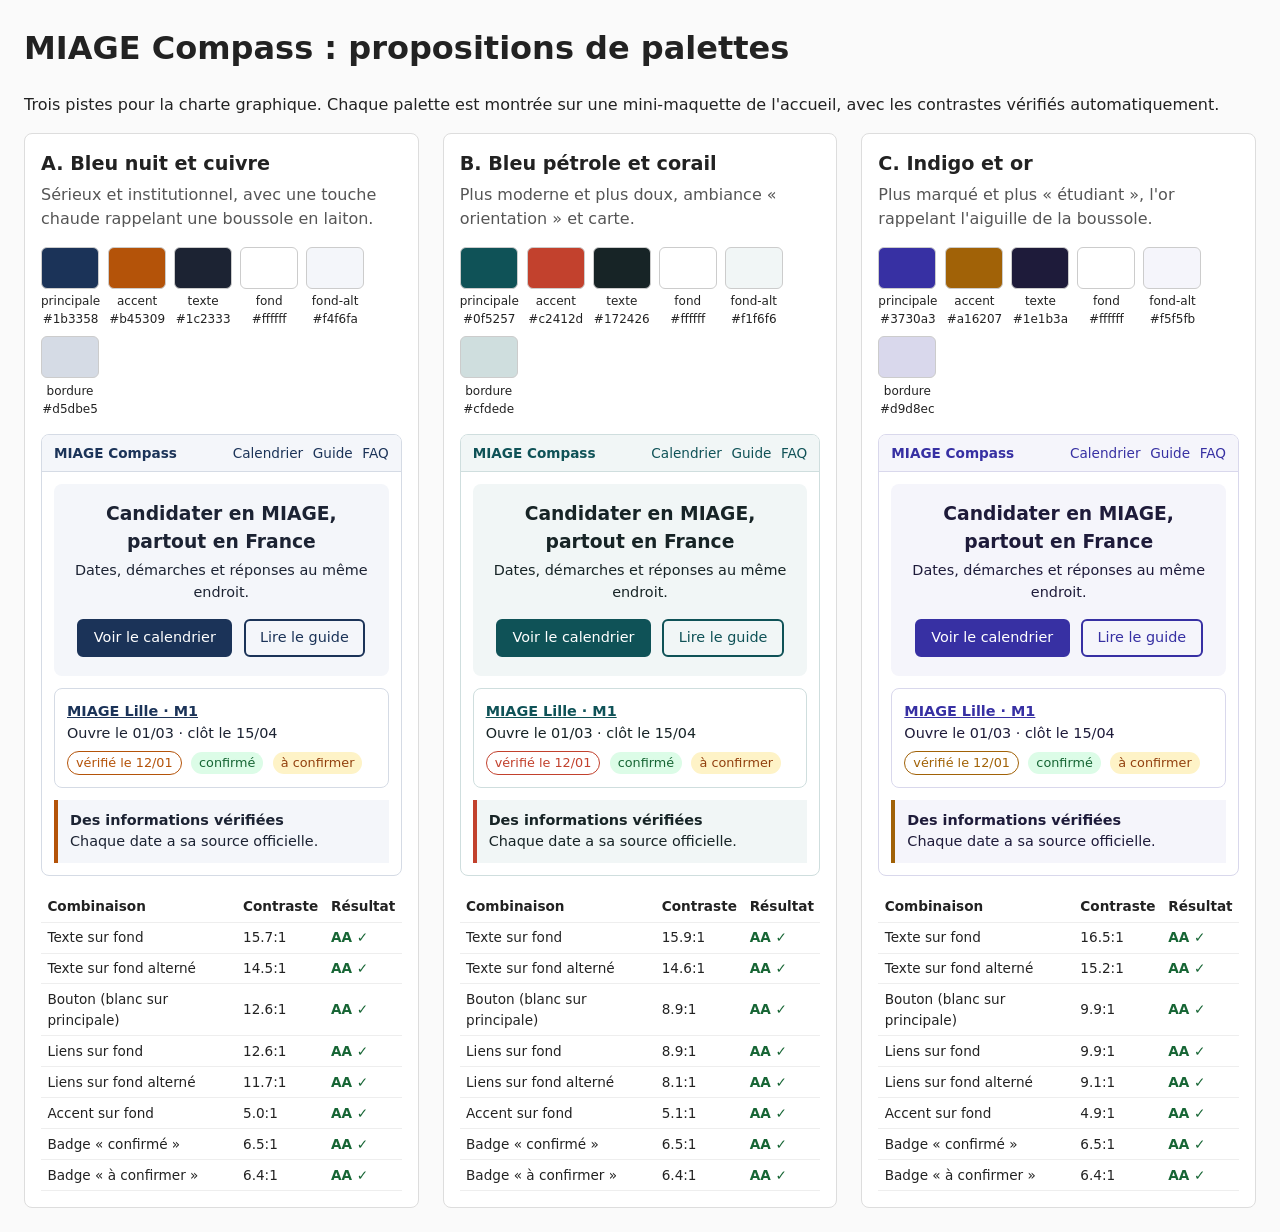
==== docs/charte-demo.html @ d7f74c72 "Page de démonstration de 3 palettes avec contrôle des contrastes Co-Authored-By: Claude Opus 5.5 <no" ====
<!DOCTYPE html>
<html lang="fr">
<head>
  <meta charset="UTF-8">
  <meta name="viewport" content="width=device-width, initial-scale=1.0">
  <title>Propositions de palettes | MIAGE Compass</title>
  <!--
    Page de travail (pas une page du site) : compare 3 palettes possibles
    pour la charte graphique. Les contrastes sont calculés automatiquement
    (règle WCAG : 4,5:1 minimum pour du texte normal, niveau AA).
  -->
  <style>
    body {
      margin: 0;
      padding: 1.5rem;
      font-family: system-ui, -apple-system, "Segoe UI", Roboto, Arial, sans-serif;
      line-height: 1.5;
      color: #222;
      background: #fafafa;
    }

    h1 { margin-top: 0; }

    .palettes {
      display: grid;
      grid-template-columns: repeat(auto-fit, minmax(320px, 1fr));
      gap: 1.5rem;
    }

    .palette {
      padding: 1rem;
      border: 1px solid #ddd;
      border-radius: 8px;
      background: #fff;
    }

    .palette h2 { margin: 0 0 0.25rem; font-size: 1.2rem; }
    .palette > p { margin: 0 0 1rem; color: #555; }

    .pastilles {
      display: flex;
      flex-wrap: wrap;
      gap: 0.5rem;
      margin-bottom: 1rem;
    }

    .pastille { font-size: 0.75rem; text-align: center; }

    .pastille span {
      display: block;
      width: 56px;
      height: 40px;
      margin-bottom: 0.2rem;
      border: 1px solid #ccc;
      border-radius: 6px;
    }

    /* Mini-maquette, colorée par les variables de chaque palette */
    .maquette {
      overflow: hidden;
      border: 1px solid var(--bordure);
      border-radius: 8px;
      color: var(--texte);
      background: var(--fond);
    }

    .m-entete {
      display: flex;
      justify-content: space-between;
      align-items: center;
      padding: 0.5rem 0.75rem;
      border-bottom: 1px solid var(--bordure);
      background: var(--fond-alt);
      font-size: 0.85rem;
    }

    .m-entete strong { color: var(--principale); }
    .m-entete a { margin-left: 0.6rem; color: var(--principale); text-decoration: none; }

    .m-hero {
      margin: 0.75rem;
      padding: 1rem;
      border-radius: 8px;
      background: var(--fond-alt);
      text-align: center;
    }

    .m-hero h3 { margin: 0 0 0.25rem; }
    .m-hero p { margin: 0 0 0.75rem; font-size: 0.9rem; }

    .m-btn {
      display: inline-block;
      margin: 0.2rem;
      padding: 0.4rem 0.9rem;
      border: 2px solid var(--principale);
      border-radius: 6px;
      background: var(--principale);
      color: #fff;
      font-size: 0.9rem;
    }

    .m-btn.secondaire { background: transparent; color: var(--principale); }

    .m-carte {
      margin: 0 0.75rem 0.75rem;
      padding: 0.75rem;
      border: 1px solid var(--bordure);
      border-radius: 8px;
      font-size: 0.9rem;
    }

    .m-carte a { color: var(--principale); font-weight: bold; }

    .m-badges { margin-top: 0.4rem; }

    .m-badge {
      display: inline-block;
      margin-right: 0.3rem;
      padding: 0.1rem 0.5rem;
      border-radius: 999px;
      font-size: 0.8rem;
    }

    .m-badge.verifie { border: 1px solid var(--accent); color: var(--accent); }
    .m-badge.confirme { background: var(--confirme-fond); color: var(--confirme); }
    .m-badge.a-confirmer { background: var(--a-confirmer-fond); color: var(--a-confirmer); }

    .m-bandeau {
      margin: 0 0.75rem 0.75rem;
      padding: 0.6rem 0.75rem;
      border-left: 4px solid var(--accent);
      background: var(--fond-alt);
      font-size: 0.9rem;
    }

    table { width: 100%; margin-top: 1rem; border-collapse: collapse; font-size: 0.85rem; }
    th, td { padding: 0.3rem 0.4rem; border-bottom: 1px solid #eee; text-align: left; }
    .ok { color: #166534; font-weight: bold; }
    .ko { color: #b91c1c; font-weight: bold; }
  </style>
</head>
<body>
  <h1>MIAGE Compass : propositions de palettes</h1>
  <p>Trois pistes pour la charte graphique. Chaque palette est montrée sur une mini-maquette de l'accueil, avec les contrastes vérifiés automatiquement.</p>

  <div class="palettes" id="palettes"></div>

  <script>
    // Les 3 palettes proposées
    const palettes = [
      {
        nom: "A. Bleu nuit et cuivre",
        idee: "Sérieux et institutionnel, avec une touche chaude rappelant une boussole en laiton.",
        couleurs: {
          principale: "#1b3358", accent: "#b45309", texte: "#1c2333",
          fond: "#ffffff", "fond-alt": "#f4f6fa", bordure: "#d5dbe5"
        }
      },
      {
        nom: "B. Bleu pétrole et corail",
        idee: "Plus moderne et plus doux, ambiance « orientation » et carte.",
        couleurs: {
          principale: "#0f5257", accent: "#c2412d", texte: "#172426",
          fond: "#ffffff", "fond-alt": "#f1f6f6", bordure: "#cfdede"
        }
      },
      {
        nom: "C. Indigo et or",
        idee: "Plus marqué et plus « étudiant », l'or rappelant l'aiguille de la boussole.",
        couleurs: {
          principale: "#3730a3", accent: "#a16207", texte: "#1e1b3a",
          fond: "#ffffff", "fond-alt": "#f5f5fb", bordure: "#d9d8ec"
        }
      }
    ];

    // Couleurs de statut, communes aux 3 palettes
    const statuts = {
      confirme: "#166534", "confirme-fond": "#dcfce7",
      "a-confirmer": "#92400e", "a-confirmer-fond": "#fef3c7"
    };

    // Calcul du contraste WCAG entre deux couleurs
    function luminance(hex) {
      const rgb = [1, 3, 5].map((i) => parseInt(hex.slice(i, i + 2), 16) / 255);
      const lin = rgb.map((c) => (c <= 0.03928 ? c / 12.92 : ((c + 0.055) / 1.055) ** 2.4));
      return 0.2126 * lin[0] + 0.7152 * lin[1] + 0.0722 * lin[2];
    }

    function contraste(a, b) {
      const [l1, l2] = [luminance(a), luminance(b)].sort((x, y) => y - x);
      return (l1 + 0.05) / (l2 + 0.05);
    }

    const conteneur = document.querySelector("#palettes");

    for (const p of palettes) {
      const c = { ...p.couleurs, ...statuts };

      const tests = [
        ["Texte sur fond", c.texte, c.fond],
        ["Texte sur fond alterné", c.texte, c["fond-alt"]],
        ["Bouton (blanc sur principale)", "#ffffff", c.principale],
        ["Liens sur fond", c.principale, c.fond],
        ["Liens sur fond alterné", c.principale, c["fond-alt"]],
        ["Accent sur fond", c.accent, c.fond],
        ["Badge « confirmé »", c.confirme, c["confirme-fond"]],
        ["Badge « à confirmer »", c["a-confirmer"], c["a-confirmer-fond"]]
      ];

      const lignes = tests.map(([nom, a, b]) => {
        const r = contraste(a, b);
        const ok = r >= 4.5;
        return `<tr><td>${nom}</td><td>${r.toFixed(1)}:1</td>` +
          `<td class="${ok ? "ok" : "ko"}">${ok ? "AA ✓" : "insuffisant"}</td></tr>`;
      }).join("");

      const pastilles = Object.entries(p.couleurs).map(([nom, val]) =>
        `<div class="pastille"><span style="background:${val}"></span>${nom}<br>${val}</div>`
      ).join("");

      const variables = Object.entries(c).map(([nom, val]) => `--${nom}:${val}`).join(";");

      const bloc = document.createElement("section");
      bloc.className = "palette";
      bloc.innerHTML = `
        <h2>${p.nom}</h2>
        <p>${p.idee}</p>
        <div class="pastilles">${pastilles}</div>
        <div class="maquette" style="${variables}">
          <div class="m-entete">
            <strong>MIAGE Compass</strong>
            <span><a href="#">Calendrier</a><a href="#">Guide</a><a href="#">FAQ</a></span>
          </div>
          <div class="m-hero">
            <h3>Candidater en MIAGE, partout en France</h3>
            <p>Dates, démarches et réponses au même endroit.</p>
            <span class="m-btn">Voir le calendrier</span>
            <span class="m-btn secondaire">Lire le guide</span>
          </div>
          <div class="m-carte">
            <a href="#">MIAGE Lille · M1</a><br>
            Ouvre le 01/03 · clôt le 15/04
            <div class="m-badges">
              <span class="m-badge verifie">vérifié le 12/01</span>
              <span class="m-badge confirme">confirmé</span>
              <span class="m-badge a-confirmer">à confirmer</span>
            </div>
          </div>
          <div class="m-bandeau"><strong>Des informations vérifiées</strong><br>Chaque date a sa source officielle.</div>
        </div>
        <table>
          <thead><tr><th>Combinaison</th><th>Contraste</th><th>Résultat</th></tr></thead>
          <tbody>${lignes}</tbody>
        </table>`;
      conteneur.appendChild(bloc);
    }
  </script>
</body>
</html>
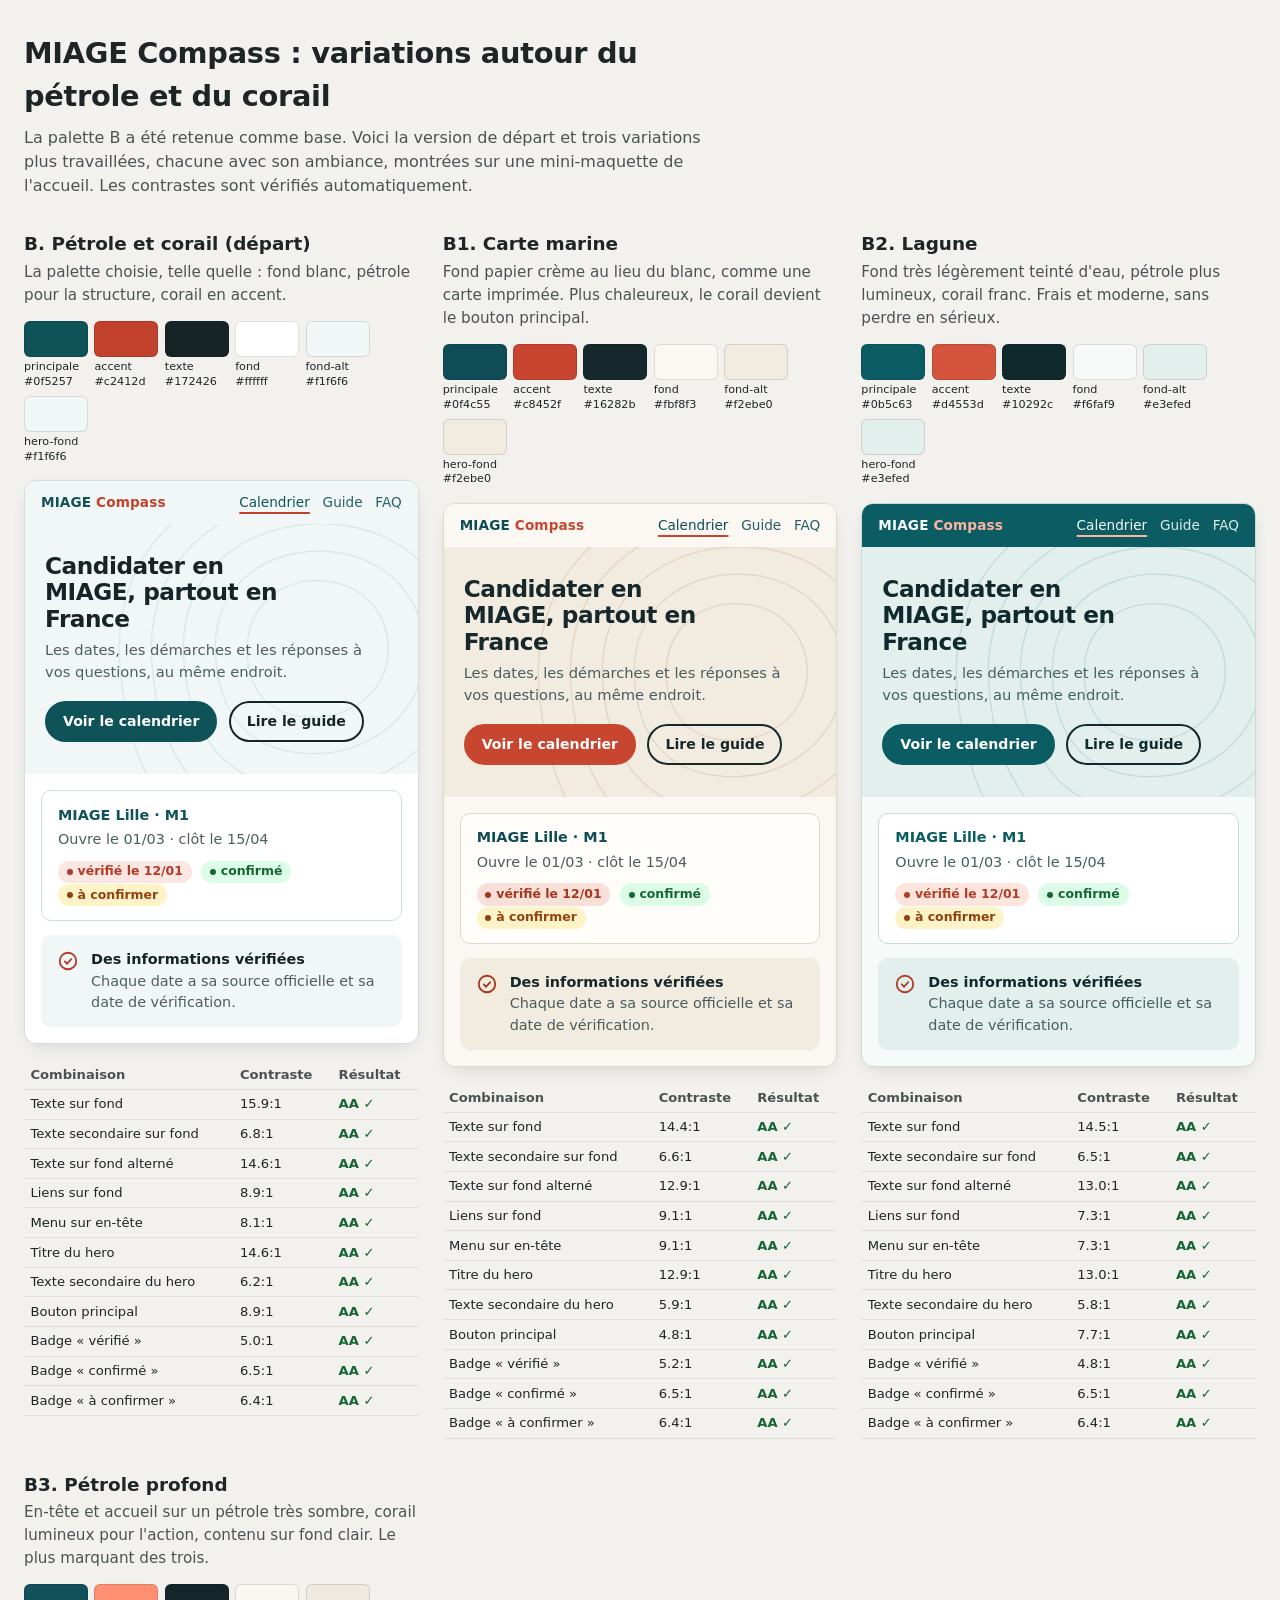
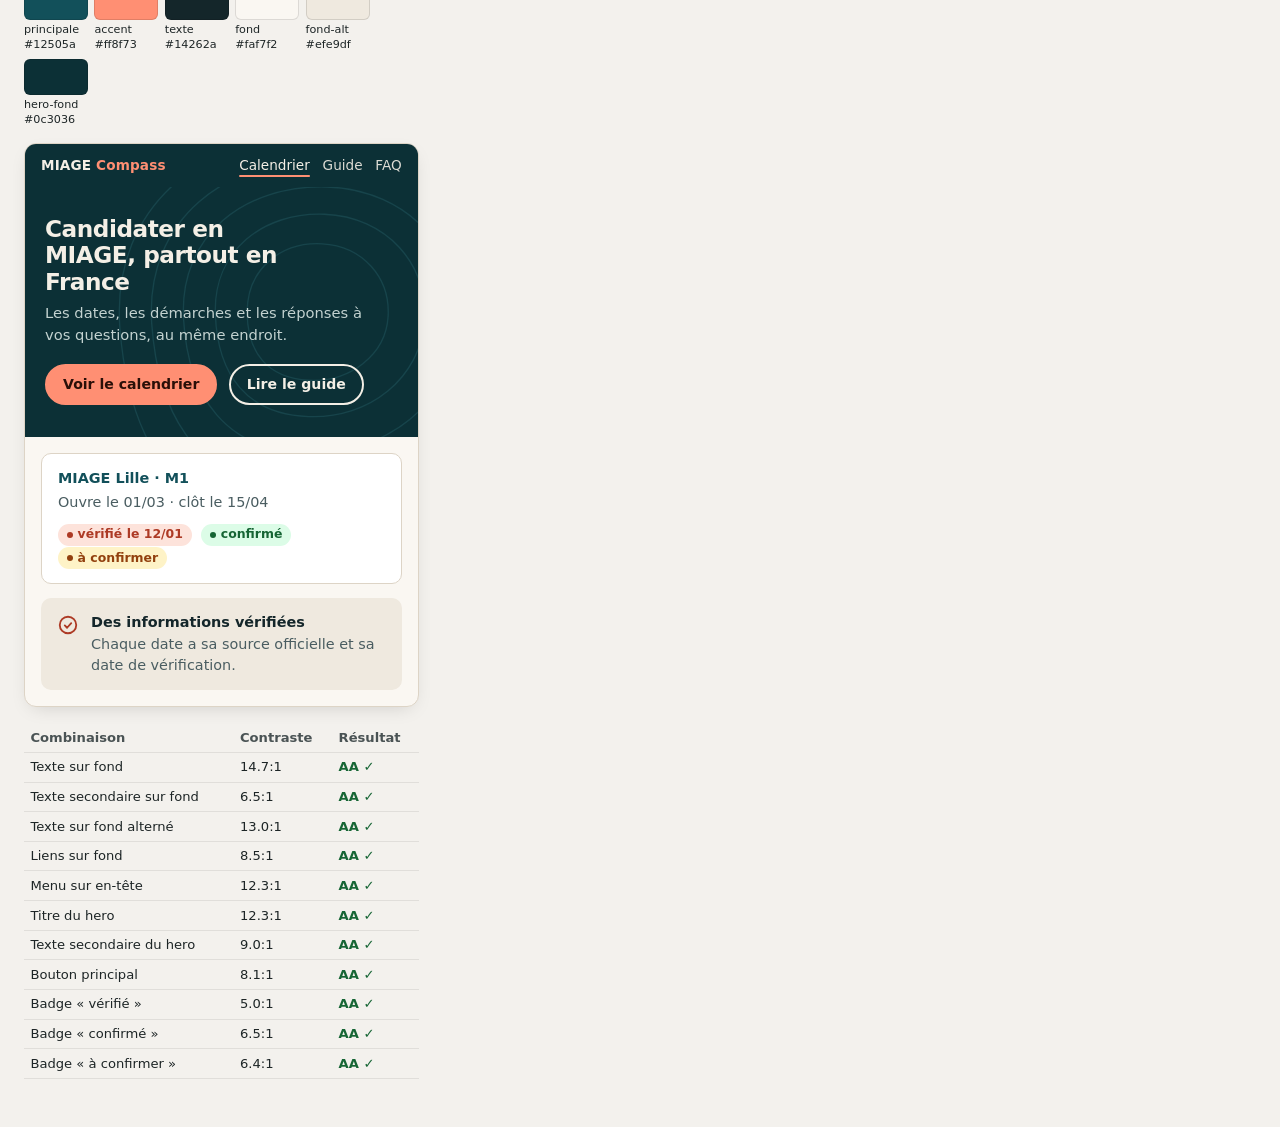
==== commit 4742673e: "Variations de la palette pétrole et corail sur la page de démonstration Co-Authored-By: Claude Opus " ====
--- a/docs/charte-demo.html
+++ b/docs/charte-demo.html
@@ -5,180 +5,267 @@
   <meta name="viewport" content="width=device-width, initial-scale=1.0">
   <title>Propositions de palettes | MIAGE Compass</title>
   <!--
-    Page de travail (pas une page du site) : compare 3 palettes possibles
+    Page de travail (pas une page du site) : compare des palettes possibles
     pour la charte graphique. Les contrastes sont calculés automatiquement
     (règle WCAG : 4,5:1 minimum pour du texte normal, niveau AA).
+    Pour modifier une palette, il suffit de changer ses couleurs dans le
+    tableau "palettes" du script en bas de page.
   -->
   <style>
     body {
       margin: 0;
-      padding: 1.5rem;
+      padding: 2rem 1.5rem 3rem;
       font-family: system-ui, -apple-system, "Segoe UI", Roboto, Arial, sans-serif;
       line-height: 1.5;
-      color: #222;
-      background: #fafafa;
-    }
-
-    h1 { margin-top: 0; }
+      color: #1d2526;
+      background: #f3f1ed;
+    }
+
+    .intro { max-width: 70ch; margin-bottom: 2rem; }
+    .intro h1 { margin: 0 0 0.5rem; font-size: 1.8rem; letter-spacing: -0.01em; }
+    .intro p { margin: 0; color: #4a5354; }
 
     .palettes {
       display: grid;
-      grid-template-columns: repeat(auto-fit, minmax(320px, 1fr));
-      gap: 1.5rem;
-    }
-
-    .palette {
-      padding: 1rem;
-      border: 1px solid #ddd;
-      border-radius: 8px;
-      background: #fff;
-    }
-
-    .palette h2 { margin: 0 0 0.25rem; font-size: 1.2rem; }
-    .palette > p { margin: 0 0 1rem; color: #555; }
+      grid-template-columns: repeat(auto-fit, minmax(340px, 1fr));
+      gap: 2rem 1.5rem;
+    }
+
+    .palette h2 { margin: 0 0 0.2rem; font-size: 1.15rem; }
+    .palette > p { margin: 0 0 0.9rem; color: #4a5354; font-size: 0.95rem; }
 
     .pastilles {
       display: flex;
       flex-wrap: wrap;
-      gap: 0.5rem;
+      gap: 0.4rem;
       margin-bottom: 1rem;
     }
 
-    .pastille { font-size: 0.75rem; text-align: center; }
+    .pastille { width: 64px; font-size: 0.7rem; line-height: 1.3; }
 
     .pastille span {
       display: block;
-      width: 56px;
-      height: 40px;
+      height: 34px;
       margin-bottom: 0.2rem;
-      border: 1px solid #ccc;
+      border: 1px solid rgb(0 0 0 / 0.12);
       border-radius: 6px;
     }
 
-    /* Mini-maquette, colorée par les variables de chaque palette */
+    /* ---- Mini-maquette, colorée par les variables de chaque palette ---- */
     .maquette {
       overflow: hidden;
       border: 1px solid var(--bordure);
-      border-radius: 8px;
+      border-radius: 12px;
       color: var(--texte);
       background: var(--fond);
+      box-shadow: 0 6px 20px -8px rgb(0 0 0 / 0.18);
     }
 
     .m-entete {
       display: flex;
       justify-content: space-between;
       align-items: center;
-      padding: 0.5rem 0.75rem;
-      border-bottom: 1px solid var(--bordure);
-      background: var(--fond-alt);
+      padding: 0.7rem 1rem;
+      background: var(--entete-fond);
+      color: var(--entete-texte);
       font-size: 0.85rem;
     }
 
-    .m-entete strong { color: var(--principale); }
-    .m-entete a { margin-left: 0.6rem; color: var(--principale); text-decoration: none; }
+    .m-marque { font-weight: 700; letter-spacing: 0.01em; }
+    .m-marque b { color: var(--entete-accent); font-weight: 700; }
+
+    .m-entete nav a {
+      margin-left: 0.8rem;
+      color: inherit;
+      text-decoration: none;
+      opacity: 0.9;
+    }
+
+    .m-entete nav a.actif {
+      text-decoration: underline;
+      text-decoration-color: var(--entete-accent);
+      text-decoration-thickness: 2px;
+      text-underline-offset: 5px;
+      opacity: 1;
+    }
 
     .m-hero {
-      margin: 0.75rem;
-      padding: 1rem;
-      border-radius: 8px;
-      background: var(--fond-alt);
-      text-align: center;
-    }
-
-    .m-hero h3 { margin: 0 0 0.25rem; }
-    .m-hero p { margin: 0 0 0.75rem; font-size: 0.9rem; }
+      position: relative;
+      overflow: hidden;
+      padding: 1.8rem 1.25rem 1.6rem;
+      background: var(--hero-fond);
+      color: var(--hero-texte);
+    }
+
+    /* Lignes de niveau façon carte topographique, en fond du hero */
+    .m-hero svg {
+      position: absolute;
+      inset: 0;
+      width: 100%;
+      height: 100%;
+      color: var(--motif);
+      pointer-events: none;
+    }
+
+    .m-hero > *:not(svg) { position: relative; }
+    .m-hero h3 { margin: 0 0 0.4rem; font-size: 1.45rem; line-height: 1.15; letter-spacing: -0.02em; max-width: 16ch; }
+    .m-hero p { margin: 0 0 1.1rem; font-size: 0.92rem; max-width: 34ch; color: var(--hero-texte-doux); }
 
     .m-btn {
       display: inline-block;
-      margin: 0.2rem;
-      padding: 0.4rem 0.9rem;
-      border: 2px solid var(--principale);
-      border-radius: 6px;
-      background: var(--principale);
-      color: #fff;
+      margin: 0 0.4rem 0.4rem 0;
+      padding: 0.5rem 1rem;
+      border: 2px solid var(--bouton-fond);
+      border-radius: 999px;
+      background: var(--bouton-fond);
+      color: var(--bouton-texte);
+      font-size: 0.88rem;
+      font-weight: 600;
+    }
+
+    .m-btn.secondaire {
+      border-color: currentColor;
+      background: transparent;
+      color: var(--hero-texte);
+    }
+
+    .m-corps { padding: 1rem; }
+
+    .m-carte {
+      margin-bottom: 0.9rem;
+      padding: 0.85rem 1rem;
+      border: 1px solid var(--bordure);
+      border-radius: 10px;
+      background: var(--carte-fond);
       font-size: 0.9rem;
     }
 
-    .m-btn.secondaire { background: transparent; color: var(--principale); }
-
-    .m-carte {
-      margin: 0 0.75rem 0.75rem;
-      padding: 0.75rem;
-      border: 1px solid var(--bordure);
-      border-radius: 8px;
-      font-size: 0.9rem;
-    }
-
-    .m-carte a { color: var(--principale); font-weight: bold; }
-
-    .m-badges { margin-top: 0.4rem; }
+    .m-carte-titre { display: flex; justify-content: space-between; gap: 0.5rem; }
+    .m-carte-titre a { color: var(--principale); font-weight: 700; text-decoration: none; }
+    .m-carte-dates { margin: 0.2rem 0 0.55rem; color: var(--texte-doux); font-variant-numeric: tabular-nums; }
 
     .m-badge {
-      display: inline-block;
+      display: inline-flex;
+      align-items: center;
+      gap: 0.3rem;
       margin-right: 0.3rem;
-      padding: 0.1rem 0.5rem;
+      padding: 0.12rem 0.55rem;
       border-radius: 999px;
-      font-size: 0.8rem;
-    }
-
-    .m-badge.verifie { border: 1px solid var(--accent); color: var(--accent); }
+      font-size: 0.78rem;
+      font-weight: 600;
+    }
+
+    .m-badge::before {
+      content: "";
+      width: 6px;
+      height: 6px;
+      border-radius: 50%;
+      background: currentColor;
+    }
+
+    .m-badge.verifie { background: var(--accent-doux); color: var(--accent-texte); }
     .m-badge.confirme { background: var(--confirme-fond); color: var(--confirme); }
     .m-badge.a-confirmer { background: var(--a-confirmer-fond); color: var(--a-confirmer); }
 
     .m-bandeau {
-      margin: 0 0.75rem 0.75rem;
-      padding: 0.6rem 0.75rem;
-      border-left: 4px solid var(--accent);
+      display: flex;
+      gap: 0.75rem;
+      align-items: flex-start;
+      padding: 0.85rem 1rem;
+      border-radius: 10px;
       background: var(--fond-alt);
       font-size: 0.9rem;
     }
 
-    table { width: 100%; margin-top: 1rem; border-collapse: collapse; font-size: 0.85rem; }
-    th, td { padding: 0.3rem 0.4rem; border-bottom: 1px solid #eee; text-align: left; }
-    .ok { color: #166534; font-weight: bold; }
-    .ko { color: #b91c1c; font-weight: bold; }
+    .m-bandeau svg { flex: none; width: 22px; height: 22px; margin-top: 0.1rem; color: var(--accent-texte); }
+    .m-bandeau strong { display: block; color: var(--texte); }
+    .m-bandeau span { color: var(--texte-doux); }
+
+    table { width: 100%; margin-top: 1rem; border-collapse: collapse; font-size: 0.82rem; font-variant-numeric: tabular-nums; }
+    th, td { padding: 0.28rem 0.4rem; border-bottom: 1px solid rgb(0 0 0 / 0.08); text-align: left; }
+    th { color: #4a5354; font-weight: 600; }
+    .ok { color: #166534; font-weight: 700; }
+    .ko { color: #b91c1c; font-weight: 700; }
   </style>
 </head>
 <body>
-  <h1>MIAGE Compass : propositions de palettes</h1>
-  <p>Trois pistes pour la charte graphique. Chaque palette est montrée sur une mini-maquette de l'accueil, avec les contrastes vérifiés automatiquement.</p>
+  <div class="intro">
+    <h1>MIAGE Compass : variations autour du pétrole et du corail</h1>
+    <p>La palette B a été retenue comme base. Voici la version de départ et trois variations plus travaillées, chacune avec son ambiance, montrées sur une mini-maquette de l'accueil. Les contrastes sont vérifiés automatiquement.</p>
+  </div>
 
   <div class="palettes" id="palettes"></div>
 
+  <!-- Motif réutilisé dans chaque hero : lignes de niveau (carte topographique) -->
+  <template id="motif">
+    <svg viewBox="0 0 400 220" preserveAspectRatio="xMaxYMid slice" aria-hidden="true">
+      <g fill="none" stroke="currentColor" stroke-width="1.2">
+        <path d="M250 110c0-38 30-62 66-60s60 30 58 64-34 58-70 56-54-24-54-60z"/>
+        <path d="M222 112c-2-56 42-90 96-88s92 44 88 94-48 86-102 84-80-36-82-90z"/>
+        <path d="M194 116c-4-74 54-118 126-116s122 58 116 124-64 112-134 110-104-48-108-118z"/>
+        <path d="M166 120c-6-92 66-146 156-144s150 72 142 154-78 138-166 136-126-60-132-146z"/>
+        <path d="M138 124c-8-110 78-174 186-172s178 86 168 184-92 164-198 162-148-72-156-174z"/>
+      </g>
+    </svg>
+  </template>
+
   <script>
-    // Les 3 palettes proposées
-    const palettes = [
-      {
-        nom: "A. Bleu nuit et cuivre",
-        idee: "Sérieux et institutionnel, avec une touche chaude rappelant une boussole en laiton.",
-        couleurs: {
-          principale: "#1b3358", accent: "#b45309", texte: "#1c2333",
-          fond: "#ffffff", "fond-alt": "#f4f6fa", bordure: "#d5dbe5"
-        }
-      },
-      {
-        nom: "B. Bleu pétrole et corail",
-        idee: "Plus moderne et plus doux, ambiance « orientation » et carte.",
-        couleurs: {
-          principale: "#0f5257", accent: "#c2412d", texte: "#172426",
-          fond: "#ffffff", "fond-alt": "#f1f6f6", bordure: "#cfdede"
-        }
-      },
-      {
-        nom: "C. Indigo et or",
-        idee: "Plus marqué et plus « étudiant », l'or rappelant l'aiguille de la boussole.",
-        couleurs: {
-          principale: "#3730a3", accent: "#a16207", texte: "#1e1b3a",
-          fond: "#ffffff", "fond-alt": "#f5f5fb", bordure: "#d9d8ec"
-        }
-      }
-    ];
-
-    // Couleurs de statut, communes aux 3 palettes
+    // Couleurs de statut, communes à toutes les palettes
     const statuts = {
       confirme: "#166534", "confirme-fond": "#dcfce7",
       "a-confirmer": "#92400e", "a-confirmer-fond": "#fef3c7"
     };
+
+    const palettes = [
+      {
+        nom: "B. Pétrole et corail (départ)",
+        idee: "La palette choisie, telle quelle : fond blanc, pétrole pour la structure, corail en accent.",
+        couleurs: {
+          principale: "#0f5257", accent: "#c2412d", texte: "#172426", "texte-doux": "#4b5f61",
+          fond: "#ffffff", "fond-alt": "#f1f6f6", bordure: "#cfdede", "carte-fond": "#ffffff",
+          "accent-doux": "#fbe6e1", "accent-texte": "#b23a27",
+          "entete-fond": "#f1f6f6", "entete-texte": "#0f5257", "entete-accent": "#c2412d",
+          "hero-fond": "#f1f6f6", "hero-texte": "#172426", "hero-texte-doux": "#4b5f61",
+          "bouton-fond": "#0f5257", "bouton-texte": "#ffffff", motif: "#dae8e8"
+        }
+      },
+      {
+        nom: "B1. Carte marine",
+        idee: "Fond papier crème au lieu du blanc, comme une carte imprimée. Plus chaleureux, le corail devient le bouton principal.",
+        couleurs: {
+          principale: "#0f4c55", accent: "#c8452f", texte: "#16282b", "texte-doux": "#4a5c5e",
+          fond: "#fbf8f3", "fond-alt": "#f2ebe0", bordure: "#e2d8c8", "carte-fond": "#fffdf9",
+          "accent-doux": "#f8e0d8", "accent-texte": "#a8361f",
+          "entete-fond": "#fbf8f3", "entete-texte": "#0f4c55", "entete-accent": "#c8452f",
+          "hero-fond": "#f2ebe0", "hero-texte": "#16282b", "hero-texte-doux": "#4a5c5e",
+          "bouton-fond": "#c8452f", "bouton-texte": "#ffffff", motif: "#e2d6c3"
+        }
+      },
+      {
+        nom: "B2. Lagune",
+        idee: "Fond très légèrement teinté d'eau, pétrole plus lumineux, corail franc. Frais et moderne, sans perdre en sérieux.",
+        couleurs: {
+          principale: "#0b5c63", accent: "#d4553d", texte: "#10292c", "texte-doux": "#43605f",
+          fond: "#f6faf9", "fond-alt": "#e3efed", bordure: "#c6dcd9", "carte-fond": "#ffffff",
+          "accent-doux": "#fde4dd", "accent-texte": "#b03f29",
+          "entete-fond": "#0b5c63", "entete-texte": "#f6faf9", "entete-accent": "#ffb4a1",
+          "hero-fond": "#e3efed", "hero-texte": "#10292c", "hero-texte-doux": "#43605f",
+          "bouton-fond": "#0b5c63", "bouton-texte": "#ffffff", motif: "#c3dcd8"
+        }
+      },
+      {
+        nom: "B3. Pétrole profond",
+        idee: "En-tête et accueil sur un pétrole très sombre, corail lumineux pour l'action, contenu sur fond clair. Le plus marquant des trois.",
+        couleurs: {
+          principale: "#12505a", accent: "#ff8f73", texte: "#14262a", "texte-doux": "#4a5d61",
+          fond: "#faf7f2", "fond-alt": "#efe9df", bordure: "#ddd4c6", "carte-fond": "#ffffff",
+          "accent-doux": "#fde3db", "accent-texte": "#ad3a25",
+          "entete-fond": "#0c3036", "entete-texte": "#f4efe6", "entete-accent": "#ff8f73",
+          "hero-fond": "#0c3036", "hero-texte": "#f4efe6", "hero-texte-doux": "#c3d2d0",
+          "bouton-fond": "#ff8f73", "bouton-texte": "#2a0f08", motif: "#17444b"
+        }
+      }
+    ];
 
     // Calcul du contraste WCAG entre deux couleurs
     function luminance(hex) {
@@ -192,6 +279,10 @@
       return (l1 + 0.05) / (l2 + 0.05);
     }
 
+    // Couleurs montrées en pastilles (les autres sont des dérivées)
+    const principales = ["principale", "accent", "texte", "fond", "fond-alt", "hero-fond"];
+    const motif = document.querySelector("#motif").innerHTML;
+    const iconeVerifie = `<svg viewBox="0 0 24 24" fill="none" stroke="currentColor" stroke-width="2" stroke-linecap="round" stroke-linejoin="round" aria-hidden="true"><circle cx="12" cy="12" r="9"/><path d="m8.5 12.5 2.5 2.5 4.5-5"/></svg>`;
     const conteneur = document.querySelector("#palettes");
 
     for (const p of palettes) {
@@ -199,11 +290,14 @@
 
       const tests = [
         ["Texte sur fond", c.texte, c.fond],
+        ["Texte secondaire sur fond", c["texte-doux"], c.fond],
         ["Texte sur fond alterné", c.texte, c["fond-alt"]],
-        ["Bouton (blanc sur principale)", "#ffffff", c.principale],
         ["Liens sur fond", c.principale, c.fond],
-        ["Liens sur fond alterné", c.principale, c["fond-alt"]],
-        ["Accent sur fond", c.accent, c.fond],
+        ["Menu sur en-tête", c["entete-texte"], c["entete-fond"]],
+        ["Titre du hero", c["hero-texte"], c["hero-fond"]],
+        ["Texte secondaire du hero", c["hero-texte-doux"], c["hero-fond"]],
+        ["Bouton principal", c["bouton-texte"], c["bouton-fond"]],
+        ["Badge « vérifié »", c["accent-texte"], c["accent-doux"]],
         ["Badge « confirmé »", c.confirme, c["confirme-fond"]],
         ["Badge « à confirmer »", c["a-confirmer"], c["a-confirmer-fond"]]
       ];
@@ -215,8 +309,8 @@
           `<td class="${ok ? "ok" : "ko"}">${ok ? "AA ✓" : "insuffisant"}</td></tr>`;
       }).join("");
 
-      const pastilles = Object.entries(p.couleurs).map(([nom, val]) =>
-        `<div class="pastille"><span style="background:${val}"></span>${nom}<br>${val}</div>`
+      const pastilles = principales.map((nom) =>
+        `<div class="pastille"><span style="background:${c[nom]}"></span>${nom}<br>${c[nom]}</div>`
       ).join("");
 
       const variables = Object.entries(c).map(([nom, val]) => `--${nom}:${val}`).join(";");
@@ -229,25 +323,29 @@
         <div class="pastilles">${pastilles}</div>
         <div class="maquette" style="${variables}">
           <div class="m-entete">
-            <strong>MIAGE Compass</strong>
-            <span><a href="#">Calendrier</a><a href="#">Guide</a><a href="#">FAQ</a></span>
+            <span class="m-marque">MIAGE <b>Compass</b></span>
+            <nav><a href="#" class="actif">Calendrier</a><a href="#">Guide</a><a href="#">FAQ</a></nav>
           </div>
           <div class="m-hero">
+            ${motif}
             <h3>Candidater en MIAGE, partout en France</h3>
-            <p>Dates, démarches et réponses au même endroit.</p>
+            <p>Les dates, les démarches et les réponses à vos questions, au même endroit.</p>
             <span class="m-btn">Voir le calendrier</span>
             <span class="m-btn secondaire">Lire le guide</span>
           </div>
-          <div class="m-carte">
-            <a href="#">MIAGE Lille · M1</a><br>
-            Ouvre le 01/03 · clôt le 15/04
-            <div class="m-badges">
+          <div class="m-corps">
+            <div class="m-carte">
+              <div class="m-carte-titre"><a href="#">MIAGE Lille · M1</a></div>
+              <div class="m-carte-dates">Ouvre le 01/03 · clôt le 15/04</div>
               <span class="m-badge verifie">vérifié le 12/01</span>
               <span class="m-badge confirme">confirmé</span>
               <span class="m-badge a-confirmer">à confirmer</span>
             </div>
+            <div class="m-bandeau">
+              ${iconeVerifie}
+              <div><strong>Des informations vérifiées</strong><span>Chaque date a sa source officielle et sa date de vérification.</span></div>
+            </div>
           </div>
-          <div class="m-bandeau"><strong>Des informations vérifiées</strong><br>Chaque date a sa source officielle.</div>
         </div>
         <table>
           <thead><tr><th>Combinaison</th><th>Contraste</th><th>Résultat</th></tr></thead>
